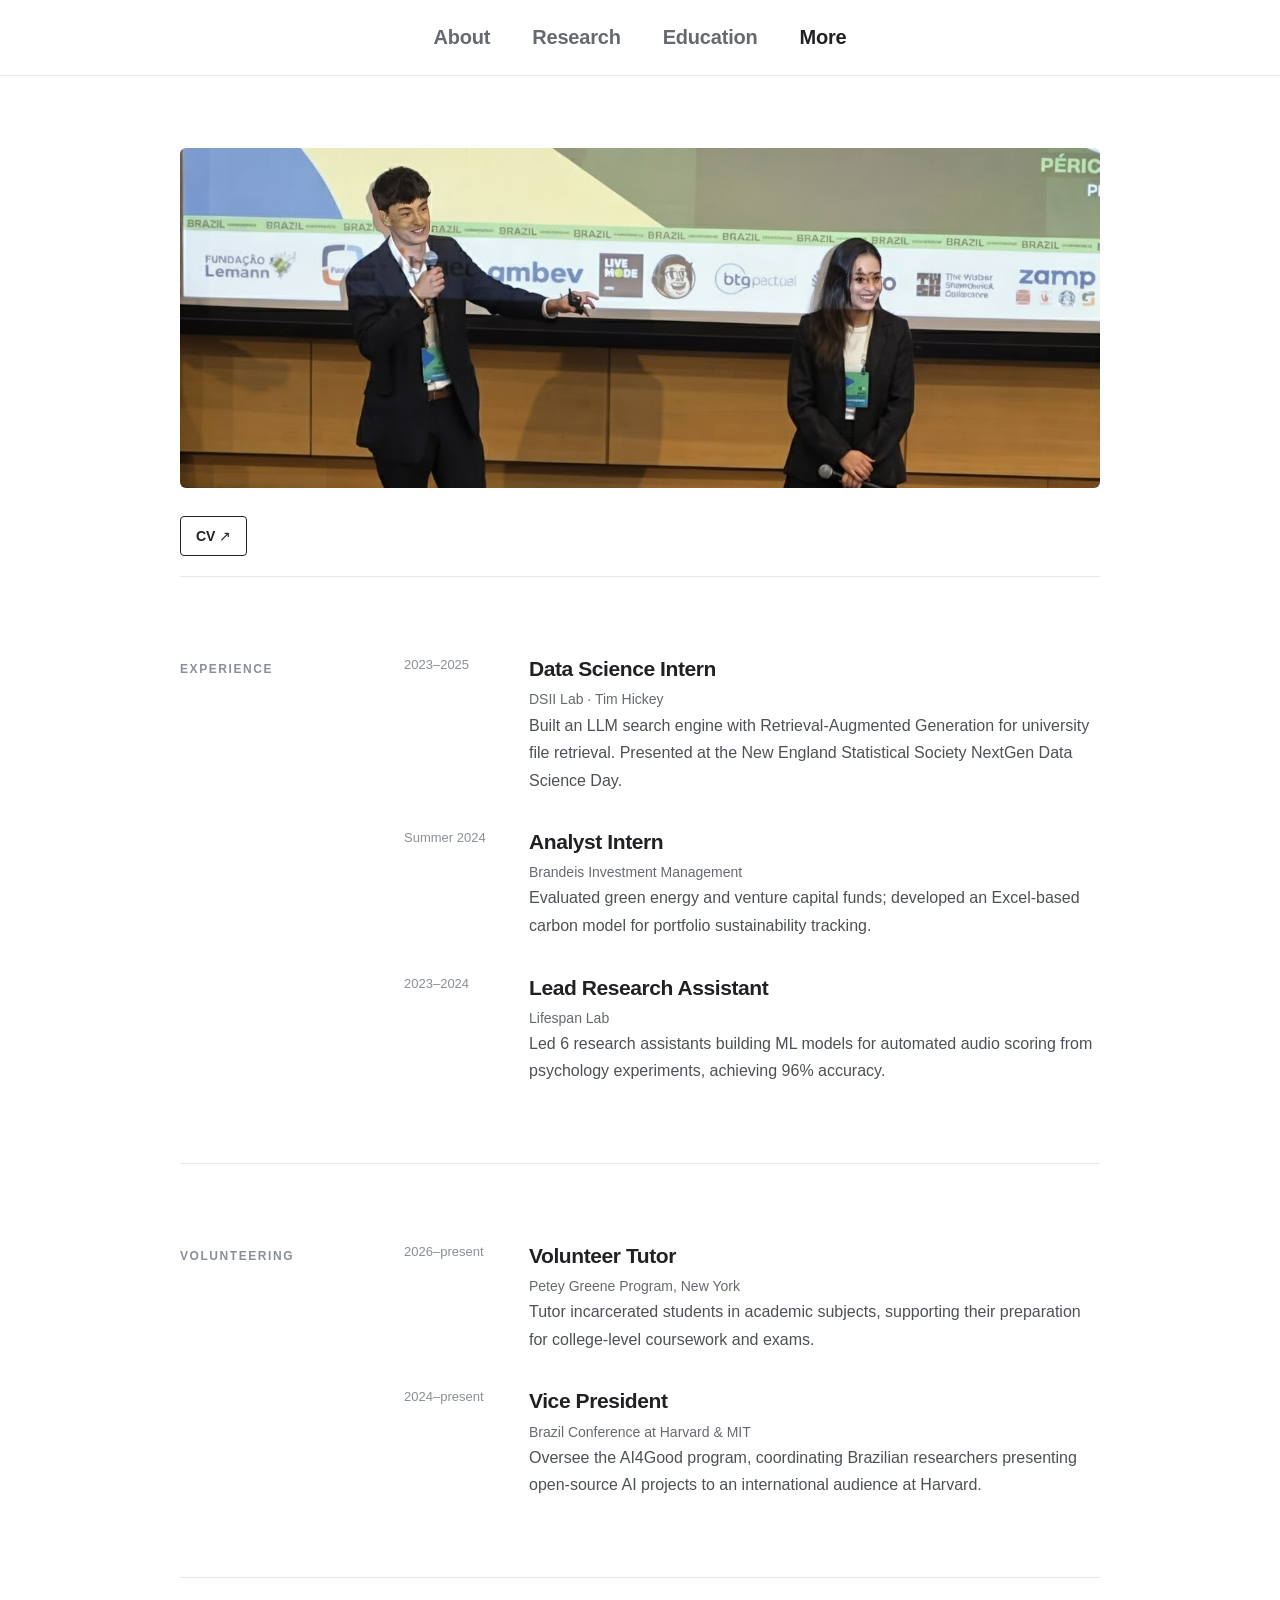
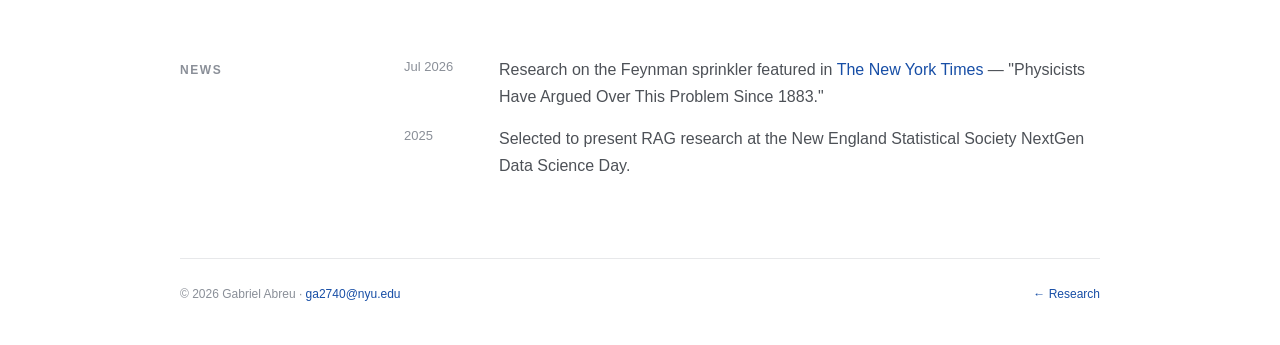
==== more.html @ f54ae06a "Refactor CV link structure in more.html" ====
<!DOCTYPE html>
<html lang="en">
<head>
  <meta charset="UTF-8">
  <meta name="viewport" content="width=device-width, initial-scale=1.0">
  <meta name="description" content="Gabriel Abreu — background, experience, and volunteering.">
  <meta name="author" content="Gabriel Abreu">
  <title>More · Gabriel Abreu</title>
  <link rel="stylesheet" href="style.css">
  <link rel="stylesheet" href="more.css">
</head>

<body>
  <header class="site-header">
    <div class="container nav">
      <nav aria-label="Main navigation">
        <a href="index.html#about">About</a>
        <a href="index.html#research">Research</a>
        <a href="index.html#education">Education</a>
        <a href="more.html" class="nav-active">More</a>
      </nav>
    </div>
  </header>

  <main id="top">

    <!-- HERO — landscape photo -->
    <section class="more-hero container">
      <div class="more-hero-photo">
        <img src="volunteering.jpg" alt="Gabriel Abreu at the Brazil Conference at Harvard & MIT">
      </div>
        <div class="more-hero-caption">
          <a class="button" href="CV.pdf" target="_blank" rel="noopener">CV ↗</a>
        </div>
      </div>
    </section>

    <!-- EXPERIENCE -->
    <section class="section container" id="experience">
      <div class="section-label">Experience</div>
      <div class="section-content timeline">

        <div class="timeline-item">
          <div class="timeline-date">2023–2025</div>
          <div>
            <h2>Data Science Intern</h2>
            <p class="affiliation">DSII Lab · Tim Hickey</p>
            <p>Built an LLM search engine with Retrieval-Augmented Generation for
              university file retrieval. Presented at the New England Statistical Society
              NextGen Data Science Day.</p>
          </div>
        </div>

        <div class="timeline-item">
          <div class="timeline-date">Summer 2024</div>
          <div>
            <h2>Analyst Intern</h2>
            <p class="affiliation">Brandeis Investment Management</p>
            <p>Evaluated green energy and venture capital funds; developed an
              Excel-based carbon model for portfolio sustainability tracking.</p>
          </div>
        </div>

        <div class="timeline-item">
          <div class="timeline-date">2023–2024</div>
          <div>
            <h2>Lead Research Assistant</h2>
            <p class="affiliation">Lifespan Lab</p>
            <p>Led 6 research assistants building ML models for automated audio
              scoring from psychology experiments, achieving 96% accuracy.</p>
          </div>
        </div>

      </div>
    </section>

    <!-- VOLUNTEERING -->
    <section class="section container" id="volunteering">
      <div class="section-label">Volunteering</div>
      <div class="section-content timeline">

        <div class="timeline-item">
          <div class="timeline-date">2026–present</div>
          <div>
            <h2>Volunteer Tutor</h2>
            <p class="affiliation">Petey Greene Program, New York</p>
            <p>Tutor incarcerated students in academic subjects, supporting their
              preparation for college-level coursework and exams.</p>
          </div>
        </div>

        <div class="timeline-item">
          <div class="timeline-date">2024–present</div>
          <div>
            <h2>Vice President</h2>
            <p class="affiliation">Brazil Conference at Harvard &amp; MIT</p>
            <p>Oversee the AI4Good program, coordinating Brazilian researchers
              presenting open-source AI projects to an international audience at Harvard.
            </p>
          </div>
        </div>

      </div>
    </section>

    <!-- NEWS -->
    <section class="section container" id="news">
      <div class="section-label">News</div>
      <div class="section-content news">
        <div class="news-item">
          <span>Jul 2026</span>
          <p>
            Research on the Feynman sprinkler featured in
            <a href="https://www.nytimes.com/2026/07/14/science/reverse-sprinkler-physics-problem.html" target="_blank" rel="noopener">The New York Times</a>
            — "Physicists Have Argued Over This Problem Since 1883."
          </p>
        </div>
        <div class="news-item">
          <span>2025</span>
          <p>
            Selected to present RAG research at the
            New England Statistical Society NextGen Data Science Day.
          </p>
        </div>
      </div>
    </section>

  </main>

  <footer class="footer container">
    <p>© 2026 Gabriel Abreu · <a href="mailto:ga2740@nyu.edu">ga2740@nyu.edu</a></p>
    <p><a href="index.html">← Research</a></p>
  </footer>
</body>
</html>
---- style.css ----
/* Gabriel Abreu — academic personal site */

:root {
  --bg: #ffffff;
  --text: #202124;
  --muted: #666a70;
  --light: #8a8f98;
  --line: #e7e8ea;
  --accent: #174ea6;
  --accent-hover: #0b3d91;
  --tag-bg: #f4f5f6;
  --max-width: 920px;
}

* {
  box-sizing: border-box;
}

html {
  scroll-behavior: smooth;
}

body {
  margin: 0;
  background: var(--bg);
  color: var(--text);
  font-family:
    -apple-system, BlinkMacSystemFont, "Segoe UI", Roboto, Helvetica, Arial,
    sans-serif;
  font-size: 16px;
  line-height: 1.72;
  -webkit-font-smoothing: antialiased;
}

a {
  color: var(--accent);
  text-decoration: none;
  transition: color 0.15s ease;
}

a:hover {
  color: var(--accent-hover);
  text-decoration: underline;
}

.container {
  width: min(calc(100% - 48px), var(--max-width));
  margin: 0 auto;
}

/* NAVIGATION */

.site-header {
  position: sticky;
  top: 0;
  z-index: 10;
  background: rgba(255, 255, 255, 0.94);
  border-bottom: 1px solid var(--line);
  backdrop-filter: blur(10px);
}

.nav {
  min-height: 75px;
  display: flex;
  align-items: center;
  justify-content: center;
}

.nav nav {
  display: flex;
  align-items: center;
  justify-content: center;
  gap: 42px;
  width: 100%;
}

.nav nav a {
  color: var(--muted);
  font-size: 20px;
  font-weight: 650;
  letter-spacing: -0.01em;
}

.nav nav a:hover {
  color: var(--text);
  text-decoration: none;
}
/* HERO */

.hero {
  padding-top: 50px;
  padding-bottom: 50px;
}

#about {
  scroll-margin-top: 400px;
}

.hero-photo {
    margin-bottom: 40px;
}
.hero-photo img {
  width: 90%;
  height: 300px;
  object-fit: cover;
  object-position: center 80%;
  border-radius: 6px;
  display: block;
}

.eyebrow {
  margin: 0 0 18px;
  color: var(--accent);
  font-size: 13px;
  font-weight: 650;
  letter-spacing: 0.11em;
  text-transform: uppercase;
}

h1,
h2,
p {
  margin-top: 0;
}

h1 {
  margin-bottom: 8px;
  font-size: clamp(44px, 7vw, 70px);
  line-height: 1.02;
  letter-spacing: -0.055em;
  font-weight: 700;
}

.subtitle {
  margin-bottom: 27px;
  color: var(--muted);
  font-size: 20px;
  line-height: 1.5;
}

.intro {
  max-width: 720px;
  margin-bottom: 30px;
  font-size: 19px;
  line-height: 1.65;
  color: #3f4247;
}

.links {
  display: flex;
  align-items: center;
  flex-wrap: wrap;
  gap: 20px;
}

.links a {
  font-size: 14px;
  font-weight: 550;
}

.links .button {
  padding: 7px 15px;
  border: 1px solid var(--text);
  border-radius: 4px;
  color: var(--text);
}

.links .button:hover {
  background: var(--text);
  color: white;
  text-decoration: none;
}

/* SECTIONS */

.section {
  display: grid;
  grid-template-columns: 180px minmax(0, 1fr);
  gap: 44px;
  padding-top: 78px;
  padding-bottom: 78px;
  border-top: 1px solid var(--line);
}

.section-label {
  padding-top: 4px;
  color: var(--light);
  font-size: 12px;
  font-weight: 700;
  letter-spacing: 0.13em;
  text-transform: uppercase;
}

.section-content {
  min-width: 0;
}

.section-content > p {
  max-width: 720px;
}

.section-content p {
  color: #4d5157;
}

.section-content p:last-child {
  margin-bottom: 0;
}

/* HEADINGS */

h2 {
  margin-bottom: 7px;
  font-size: 21px;
  line-height: 1.35;
  letter-spacing: -0.02em;
  font-weight: 650;
}

.affiliation {
  margin-bottom: 12px;
  color: var(--muted) !important;
  font-size: 14px;
}

.degree {
  margin-bottom: 8px;
  color: var(--text) !important;
  font-weight: 500;
}

/* RESEARCH */

.research-item {
  display: grid;
  grid-template-columns: 100px minmax(0, 1fr);
  gap: 25px;
  padding-bottom: 42px;
}

.research-item:last-child {
  padding-bottom: 0;
}

.research-meta,
.timeline-date,
.education-date {
  color: var(--light);
  font-size: 13px;
  line-height: 1.5;
  font-variant-numeric: tabular-nums;
}

.project-links {
  display: flex;
  gap: 18px;
  margin-top: 8px;
}

.project-links a {
  font-size: 14px;
  font-weight: 600;
}

/* EXPERIENCE / EDUCATION */

.timeline,
.education {
  display: grid;
  gap: 34px;
}

.timeline-item,
.education-item {
  display: grid;
  grid-template-columns: 100px minmax(0, 1fr);
  gap: 25px;
}

.timeline-item p,
.education-item p {
  margin-bottom: 0;
}

.timeline-item h2,
.education-item h2 {
  margin-bottom: 4px;
}


/* NEWS */

.news {
  display: grid;
  gap: 14px;
}

.news-item {
  display: grid;
  grid-template-columns: 70px minmax(0, 1fr);
  gap: 25px;
}

.news-item > span {
  color: var(--light);
  font-size: 13px;
}

.news-item p {
  margin-bottom: 0;
}

/* FOOTER */

.footer {
  display: flex;
  justify-content: space-between;
  gap: 20px;
  padding-top: 25px;
  padding-bottom: 40px;
  border-top: 1px solid var(--line);
  color: var(--light);
  font-size: 12px;
}

.footer p {
  margin: 0;
}

/* RESPONSIVE */

@media (max-width: 720px) {
  .container {
    width: min(calc(100% - 34px), var(--max-width));
  }

  .site-header {
    position: static;
  }

  .nav {
    min-height: auto;
    padding-top: 17px;
    padding-bottom: 17px;
    align-items: center;
    gap: 15px;
    flex-wrap: wrap;
  }

  .nav nav {
    display: flex;
    gap: 14px;
  }

  .nav nav a {
    font-size: 13px;
  }

  .hero {
    padding-top: 52px;
    padding-bottom: 60px;
  }

  h1 {
    font-size: 48px;
  }

  .subtitle {
    font-size: 18px;
  }

  .intro {
    font-size: 17px;
  }

  .section {
    display: block;
    padding-top: 58px;
    padding-bottom: 58px;
  }

  .section-label {
    margin-bottom: 27px;
  }

  .research-item,
  .timeline-item,
  .education-item {
    grid-template-columns: 1fr;
    gap: 5px;
  }

  .research-meta,
  .timeline-date,
  .education-date {
    margin-bottom: 2px;
  }

  .research-item {
    padding-bottom: 35px;
  }

  .footer {
    padding-bottom: 30px;
  }
}

@media (prefers-reduced-motion: reduce) {
  html {
    scroll-behavior: auto;
  }

  * {
    transition: none !important;
  }
}
/* More about me */

/* MORE ABOUT ME */

.more-link {
  padding-top: 35px;
  padding-bottom: 75px;
  text-align: center;
  border-top: 1px solid var(--line);
}

.more-link a {
  color: var(--text);
  font-size: 15px;
  font-weight: 700;
  letter-spacing: 0.08em;
  text-transform: uppercase;
}

.more-link a:hover {
  color: var(--accent);
  text-decoration: none;
}
---- more.css ----
/* More page — Gabriel Abreu */

/* Active nav */
.nav-active {
  color: var(--text) !important;
  font-weight: 650;
}

/* HERO */
.more-hero {
  padding-top: 72px;
  padding-bottom: 20px;
}

.more-hero-photo {
  width: 100%;
  margin-bottom: 10px;
}

.more-hero-photo img {
  width: 100%;
  height: 340px;
  object-fit: cover;
  object-position: center 25%;
  border-radius: 6px;
  display: block;
}

.more-hero-caption {
  padding-top: 18px;
}

.more-hero-caption .button {
  display: inline-block;
  padding: 7px 15px;
  border: 1px solid var(--text);
  border-radius: 4px;
  color: var(--text);
  font-size: 14px;
  font-weight: 550;
}

.more-hero-caption .button:hover {
  background: var(--text);
  color: white;
  text-decoration: none;
}

/* RESPONSIVE */
@media (max-width: 720px) {
  .more-hero {
    padding-top: 48px;
  }

  .more-hero-photo img {
    height: 220px;
  }
}
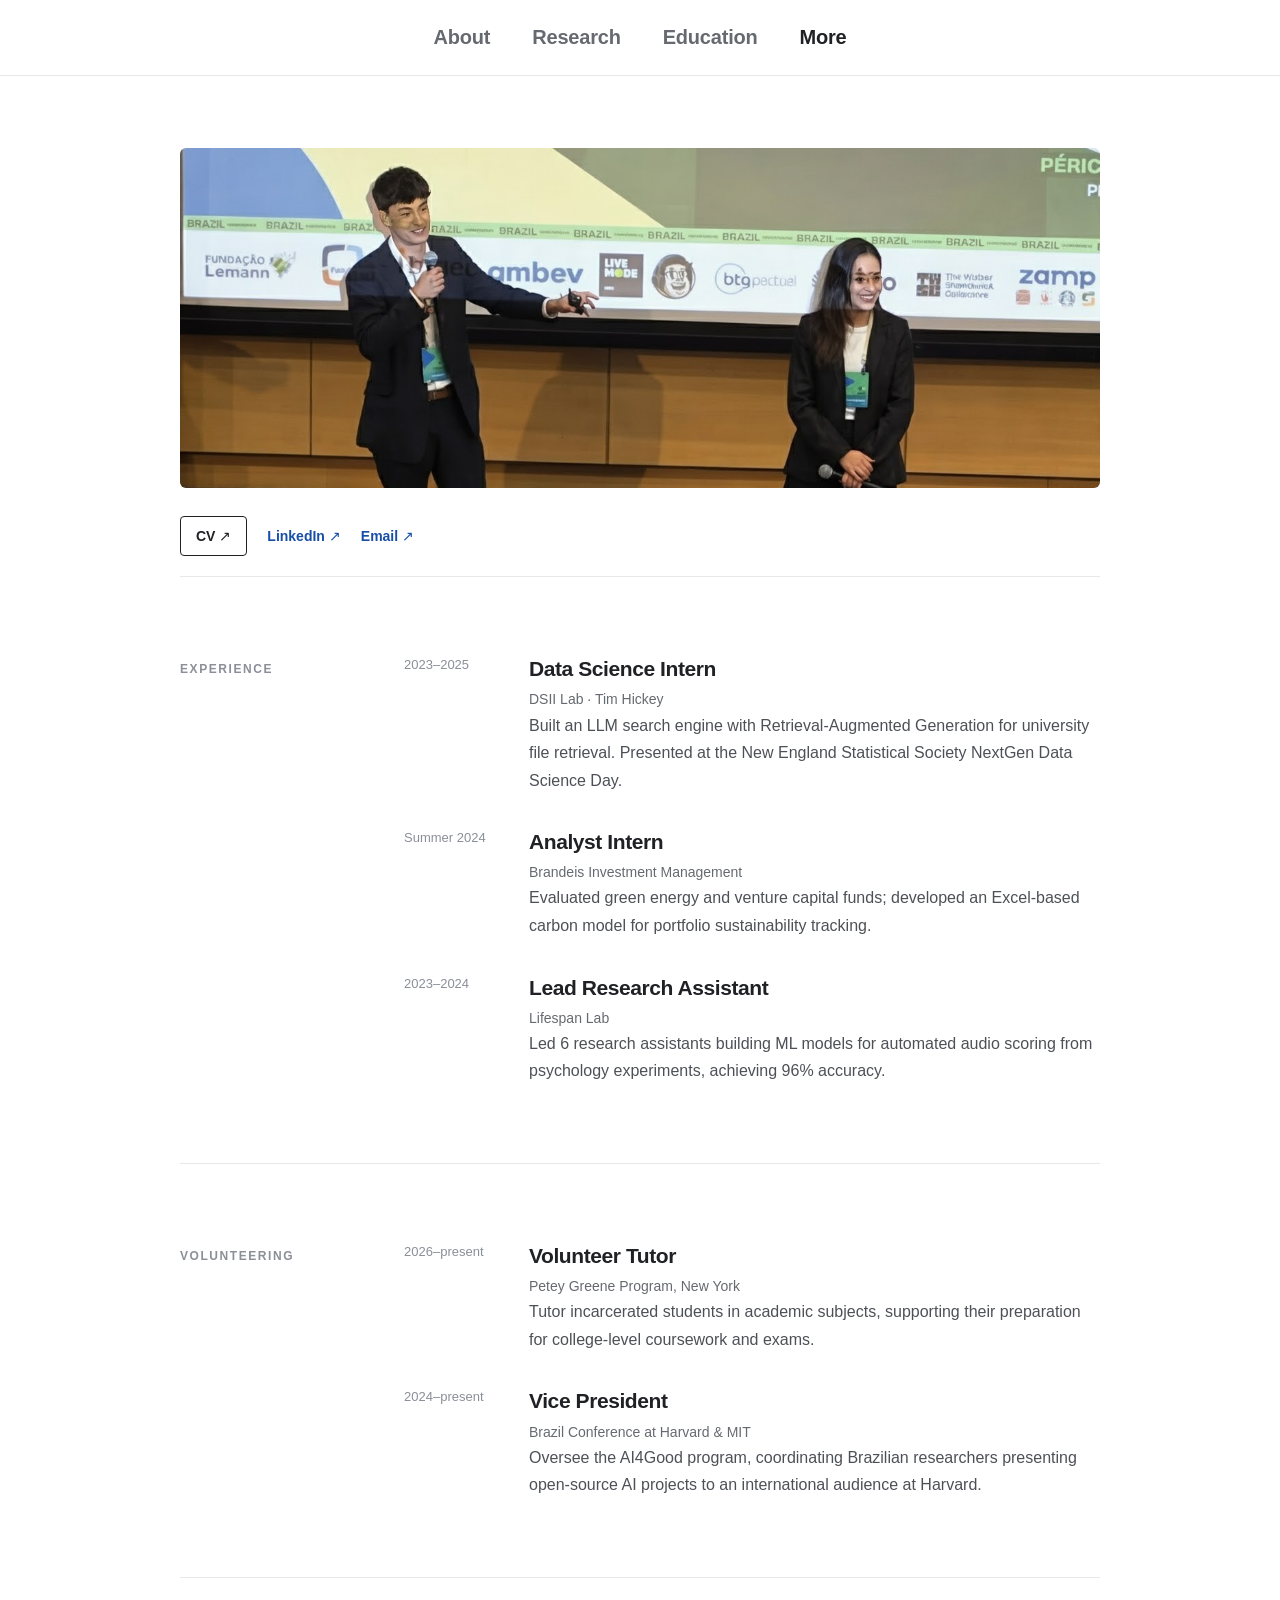
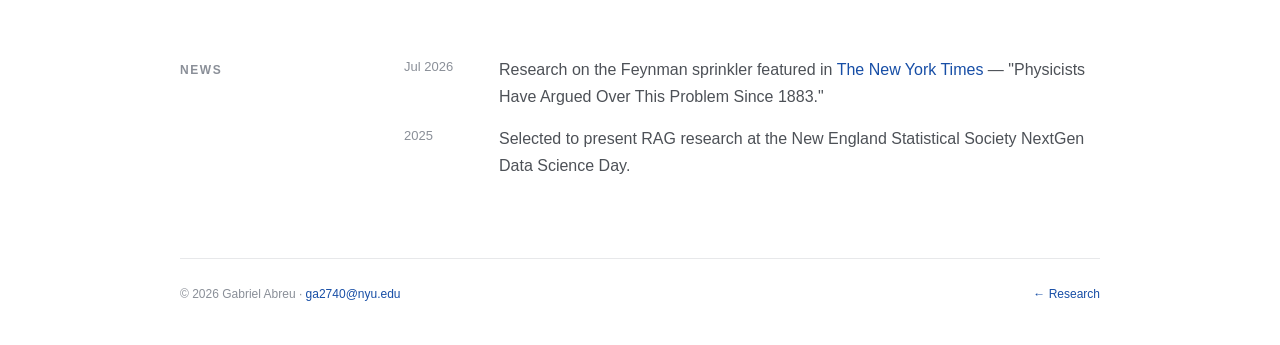
==== commit 15251351: "Modify title and enhance hero section links Updated the title and added additional links in the hero" ====
--- a/more.html
+++ b/more.html
@@ -5,7 +5,7 @@
   <meta name="viewport" content="width=device-width, initial-scale=1.0">
   <meta name="description" content="Gabriel Abreu — background, experience, and volunteering.">
   <meta name="author" content="Gabriel Abreu">
-  <title>More · Gabriel Abreu</title>
+  <title>Gabriel Abreu</title>
   <link rel="stylesheet" href="style.css">
   <link rel="stylesheet" href="more.css">
 </head>
@@ -29,8 +29,11 @@
       <div class="more-hero-photo">
         <img src="volunteering.jpg" alt="Gabriel Abreu at the Brazil Conference at Harvard & MIT">
       </div>
-        <div class="more-hero-caption">
+      <div class="more-hero-caption">
+        <div class="links">
           <a class="button" href="CV.pdf" target="_blank" rel="noopener">CV ↗</a>
+          <a href="https://www.linkedin.com/in/gmbabreu/" target="_blank" rel="noopener">LinkedIn ↗</a>
+          <a href="mailto:ga2740@nyu.edu">Email ↗</a>
         </div>
       </div>
     </section>
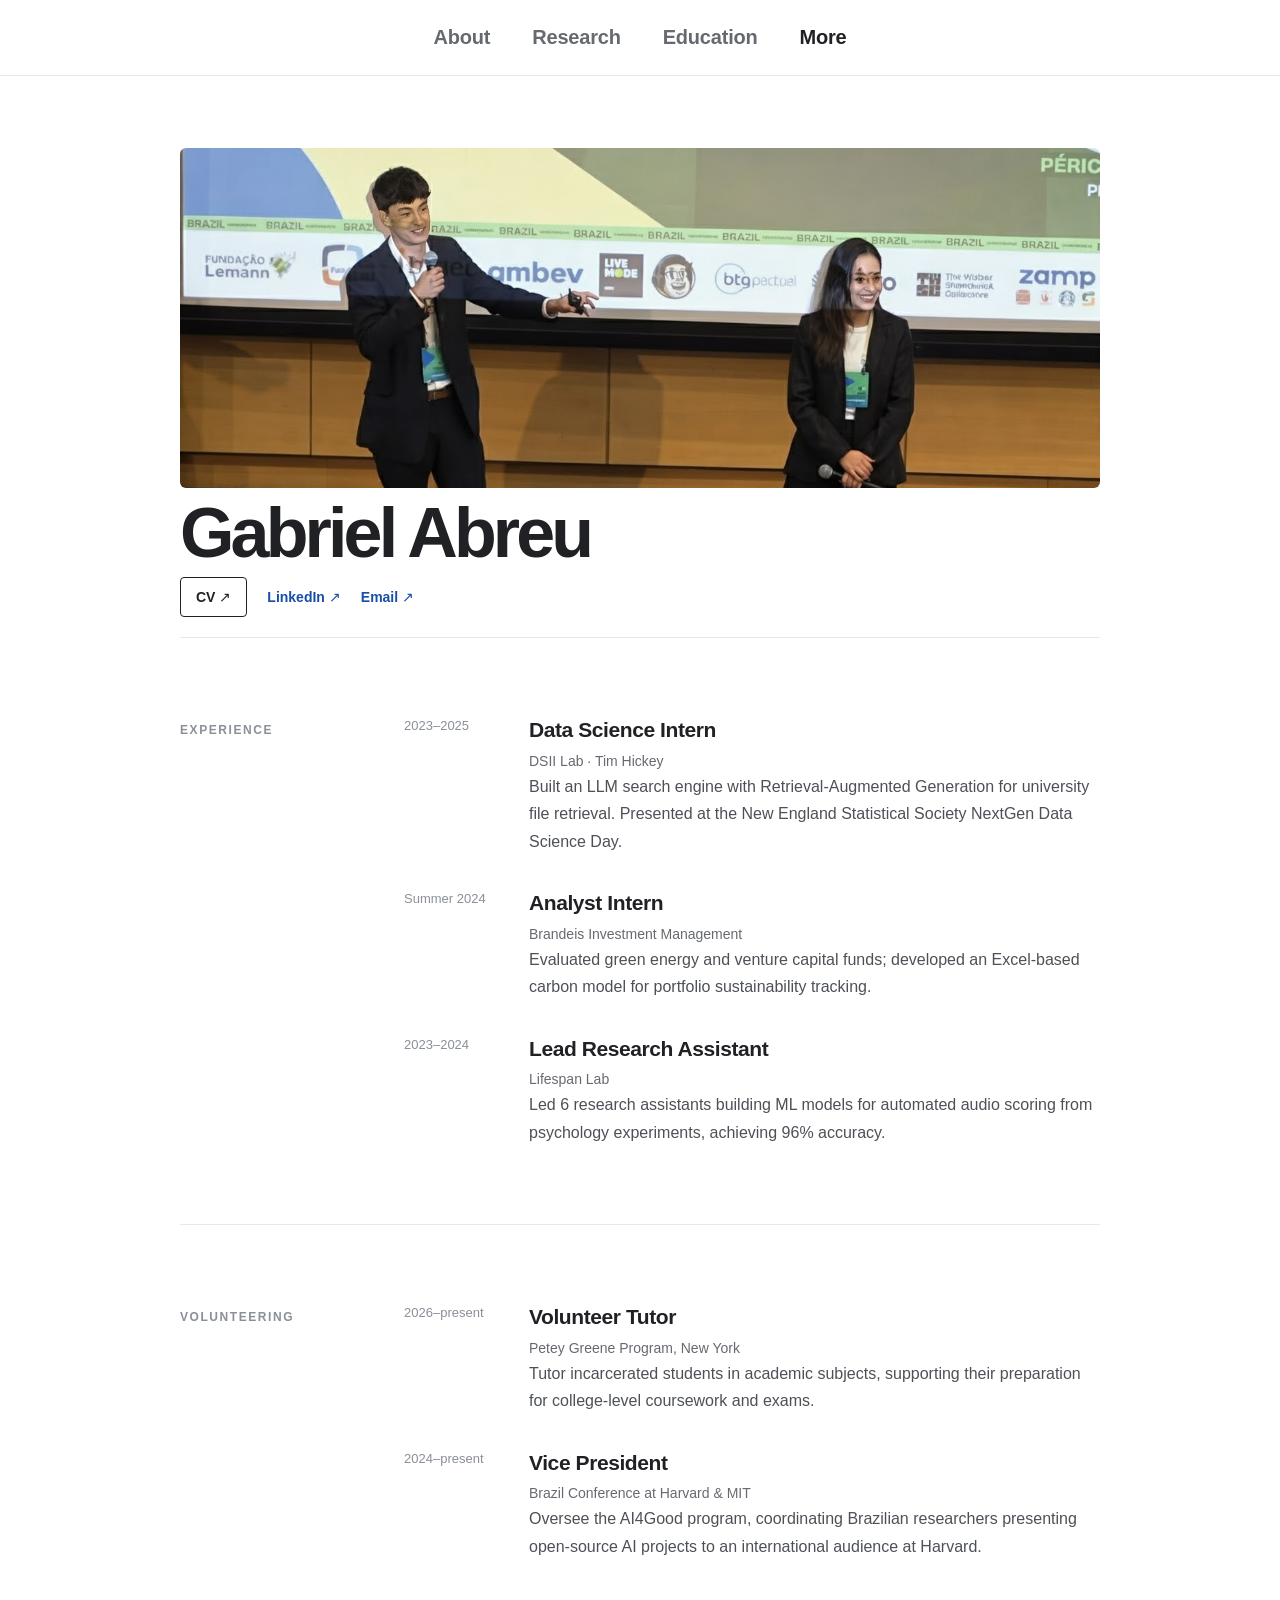
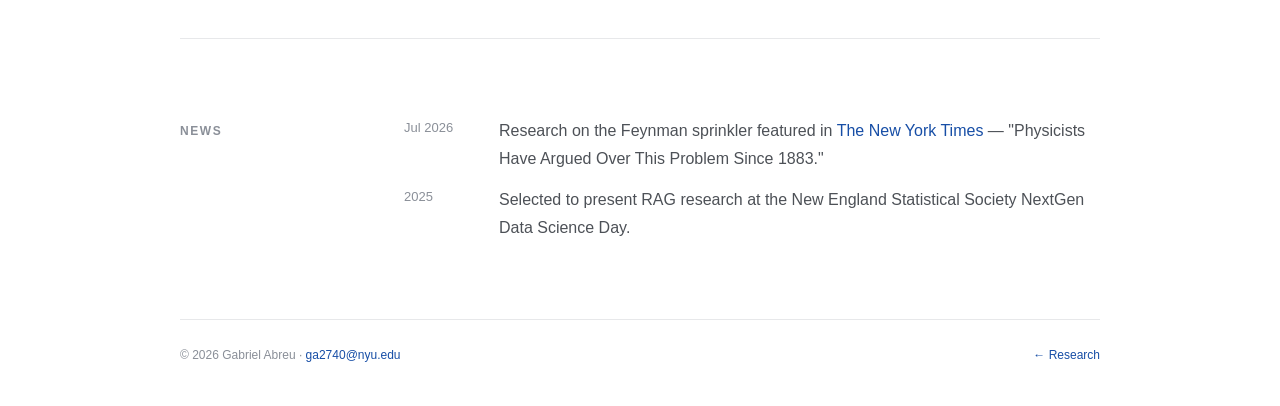
==== commit d3a754d4: "Add name header for Gabriel Abreu" ====
--- a/more.html
+++ b/more.html
@@ -30,6 +30,7 @@
         <img src="volunteering.jpg" alt="Gabriel Abreu at the Brazil Conference at Harvard & MIT">
       </div>
       <div class="more-hero-caption">
+        <h1>Gabriel Abreu</h1>
         <div class="links">
           <a class="button" href="CV.pdf" target="_blank" rel="noopener">CV ↗</a>
           <a href="https://www.linkedin.com/in/gmbabreu/" target="_blank" rel="noopener">LinkedIn ↗</a>
--- a/more.css
+++ b/more.css
@@ -26,18 +26,22 @@
   display: block;
 }
 
-.more-hero-caption {
-  padding-top: 18px;
+/* Align CV button inline with links */
+.more-hero-caption .links {
+  display: flex;
+  align-items: center;
+  flex-wrap: wrap;
+  gap: 20px;
 }
 
 .more-hero-caption .button {
-  display: inline-block;
   padding: 7px 15px;
   border: 1px solid var(--text);
   border-radius: 4px;
   color: var(--text);
   font-size: 14px;
   font-weight: 550;
+  text-decoration: none;
 }
 
 .more-hero-caption .button:hover {
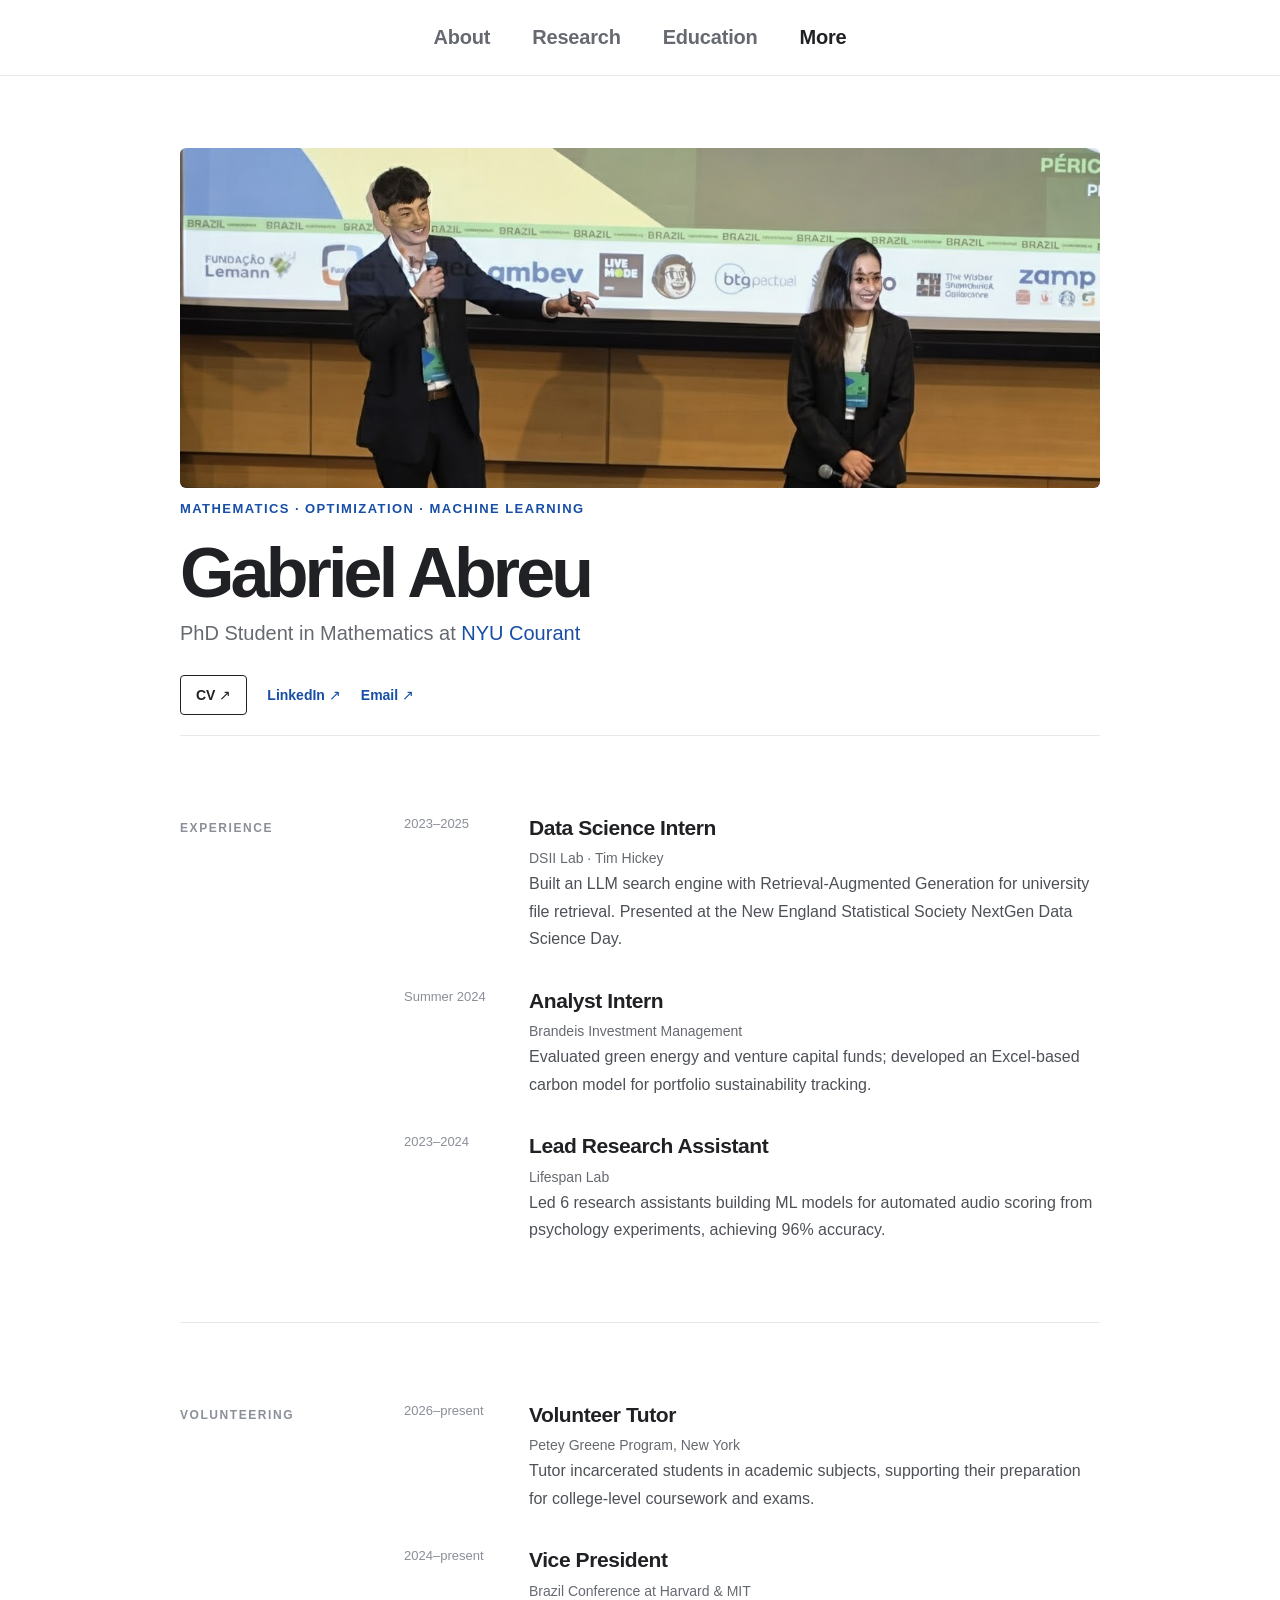
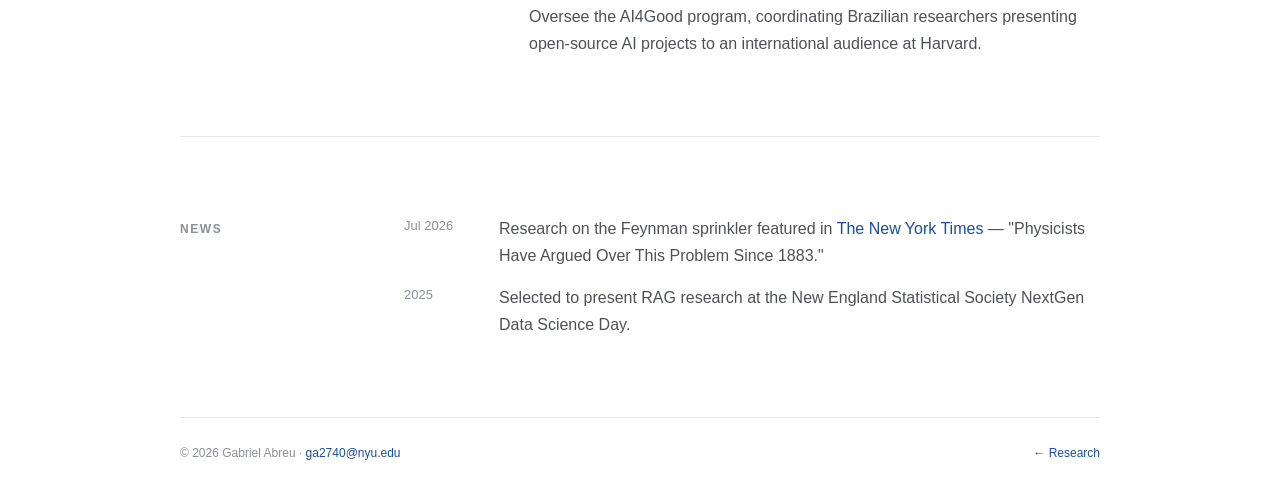
==== commit e73bd690: "Add subtitle and eyebrow text to more.html" ====
--- a/more.html
+++ b/more.html
@@ -30,12 +30,18 @@
         <img src="volunteering.jpg" alt="Gabriel Abreu at the Brazil Conference at Harvard & MIT">
       </div>
       <div class="more-hero-caption">
+        <p class="eyebrow">Mathematics · Optimization · Machine Learning</p>
         <h1>Gabriel Abreu</h1>
+        <p class="subtitle">
+          PhD Student in Mathematics at
+          <a href="https://cims.nyu.edu/" target="_blank" rel="noopener">NYU Courant</a>
+        </p>
         <div class="links">
           <a class="button" href="CV.pdf" target="_blank" rel="noopener">CV ↗</a>
           <a href="https://www.linkedin.com/in/gmbabreu/" target="_blank" rel="noopener">LinkedIn ↗</a>
           <a href="mailto:ga2740@nyu.edu">Email ↗</a>
         </div>
+      </div>
       </div>
     </section>
 
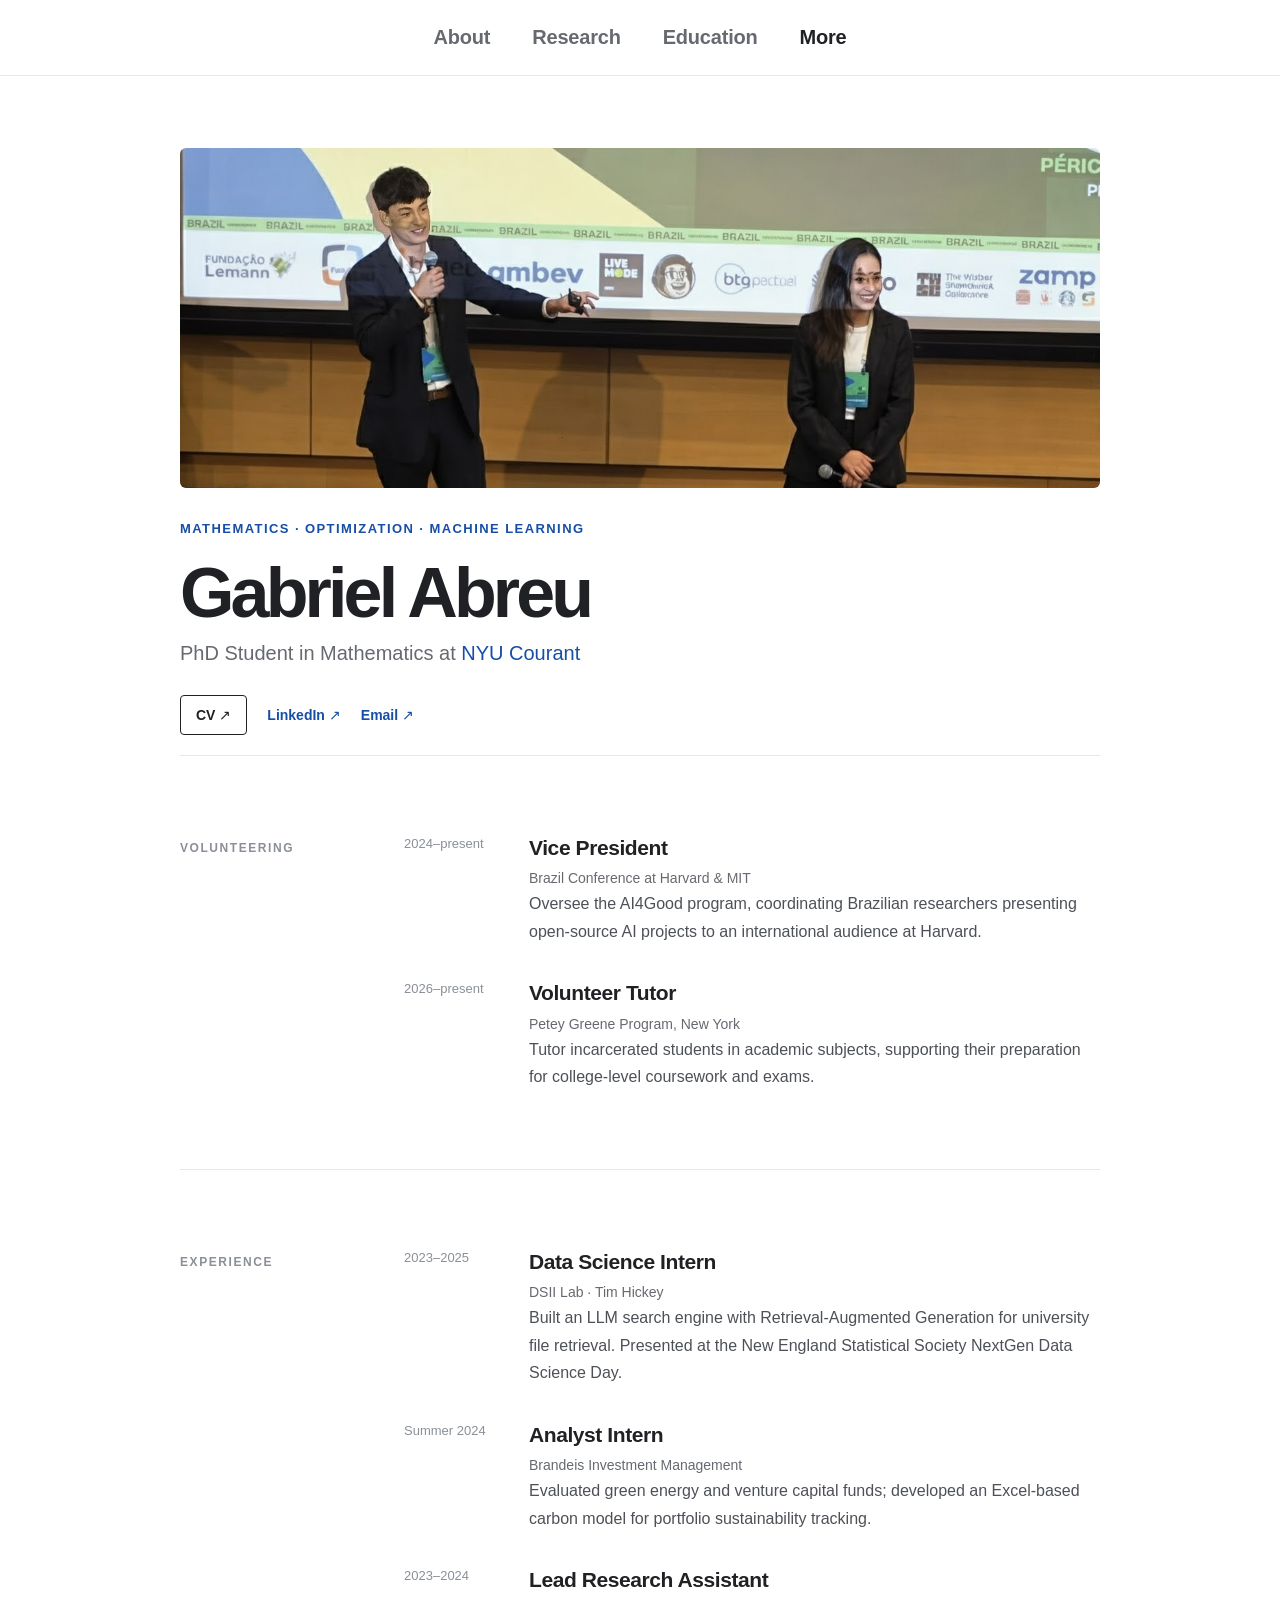
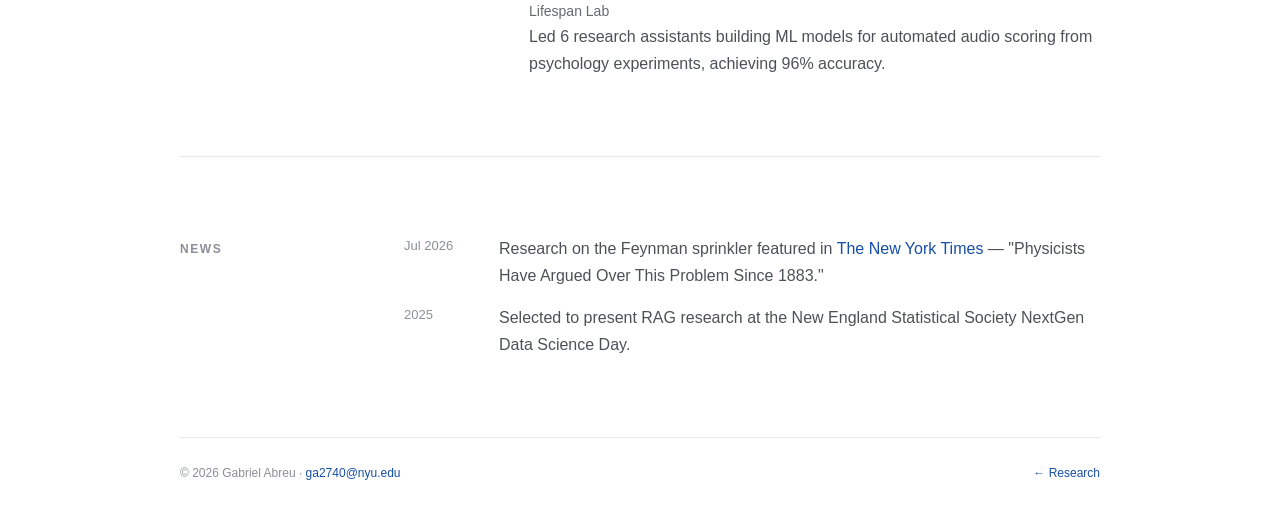
==== commit 12da7b5b: "Add volunteering section with timeline items" ====
--- a/more.html
+++ b/more.html
@@ -45,6 +45,36 @@
       </div>
     </section>
 
+        <!-- VOLUNTEERING -->
+    <section class="section container" id="volunteering">
+      <div class="section-label">Volunteering</div>
+      <div class="section-content timeline">
+
+        <div class="timeline-item">
+          <div class="timeline-date">2024–present</div>
+          <div>
+            <h2>Vice President</h2>
+            <p class="affiliation">Brazil Conference at Harvard &amp; MIT</p>
+            <p>Oversee the AI4Good program, coordinating Brazilian researchers
+              presenting open-source AI projects to an international audience at Harvard.
+            </p>
+          </div>
+        </div>
+        
+        <div class="timeline-item">
+          <div class="timeline-date">2026–present</div>
+          <div>
+            <h2>Volunteer Tutor</h2>
+            <p class="affiliation">Petey Greene Program, New York</p>
+            <p>Tutor incarcerated students in academic subjects, supporting their
+              preparation for college-level coursework and exams.</p>
+          </div>
+        </div>
+
+
+
+      </div>
+    </section>
     <!-- EXPERIENCE -->
     <section class="section container" id="experience">
       <div class="section-label">Experience</div>
@@ -84,34 +114,7 @@
       </div>
     </section>
 
-    <!-- VOLUNTEERING -->
-    <section class="section container" id="volunteering">
-      <div class="section-label">Volunteering</div>
-      <div class="section-content timeline">
 
-        <div class="timeline-item">
-          <div class="timeline-date">2026–present</div>
-          <div>
-            <h2>Volunteer Tutor</h2>
-            <p class="affiliation">Petey Greene Program, New York</p>
-            <p>Tutor incarcerated students in academic subjects, supporting their
-              preparation for college-level coursework and exams.</p>
-          </div>
-        </div>
-
-        <div class="timeline-item">
-          <div class="timeline-date">2024–present</div>
-          <div>
-            <h2>Vice President</h2>
-            <p class="affiliation">Brazil Conference at Harvard &amp; MIT</p>
-            <p>Oversee the AI4Good program, coordinating Brazilian researchers
-              presenting open-source AI projects to an international audience at Harvard.
-            </p>
-          </div>
-        </div>
-
-      </div>
-    </section>
 
     <!-- NEWS -->
     <section class="section container" id="news">
--- a/style.css
+++ b/style.css
@@ -138,8 +138,9 @@
   line-height: 1.5;
 }
 
+
 .intro {
-  max-width: 720px;
+  max-width: none; /* Changed from 720px */
   margin-bottom: 30px;
   font-size: 19px;
   line-height: 1.65;
--- a/more.css
+++ b/more.css
@@ -26,7 +26,10 @@
   display: block;
 }
 
-/* Align CV button inline with links */
+.more-hero-caption {
+  margin-top: 30px;
+}
+
 .more-hero-caption .links {
   display: flex;
   align-items: center;
@@ -34,13 +37,16 @@
   gap: 20px;
 }
 
+.more-hero-caption .links a {
+  font-size: 14px;
+  font-weight: 550;
+}
+
 .more-hero-caption .button {
   padding: 7px 15px;
   border: 1px solid var(--text);
   border-radius: 4px;
   color: var(--text);
-  font-size: 14px;
-  font-weight: 550;
   text-decoration: none;
 }
 
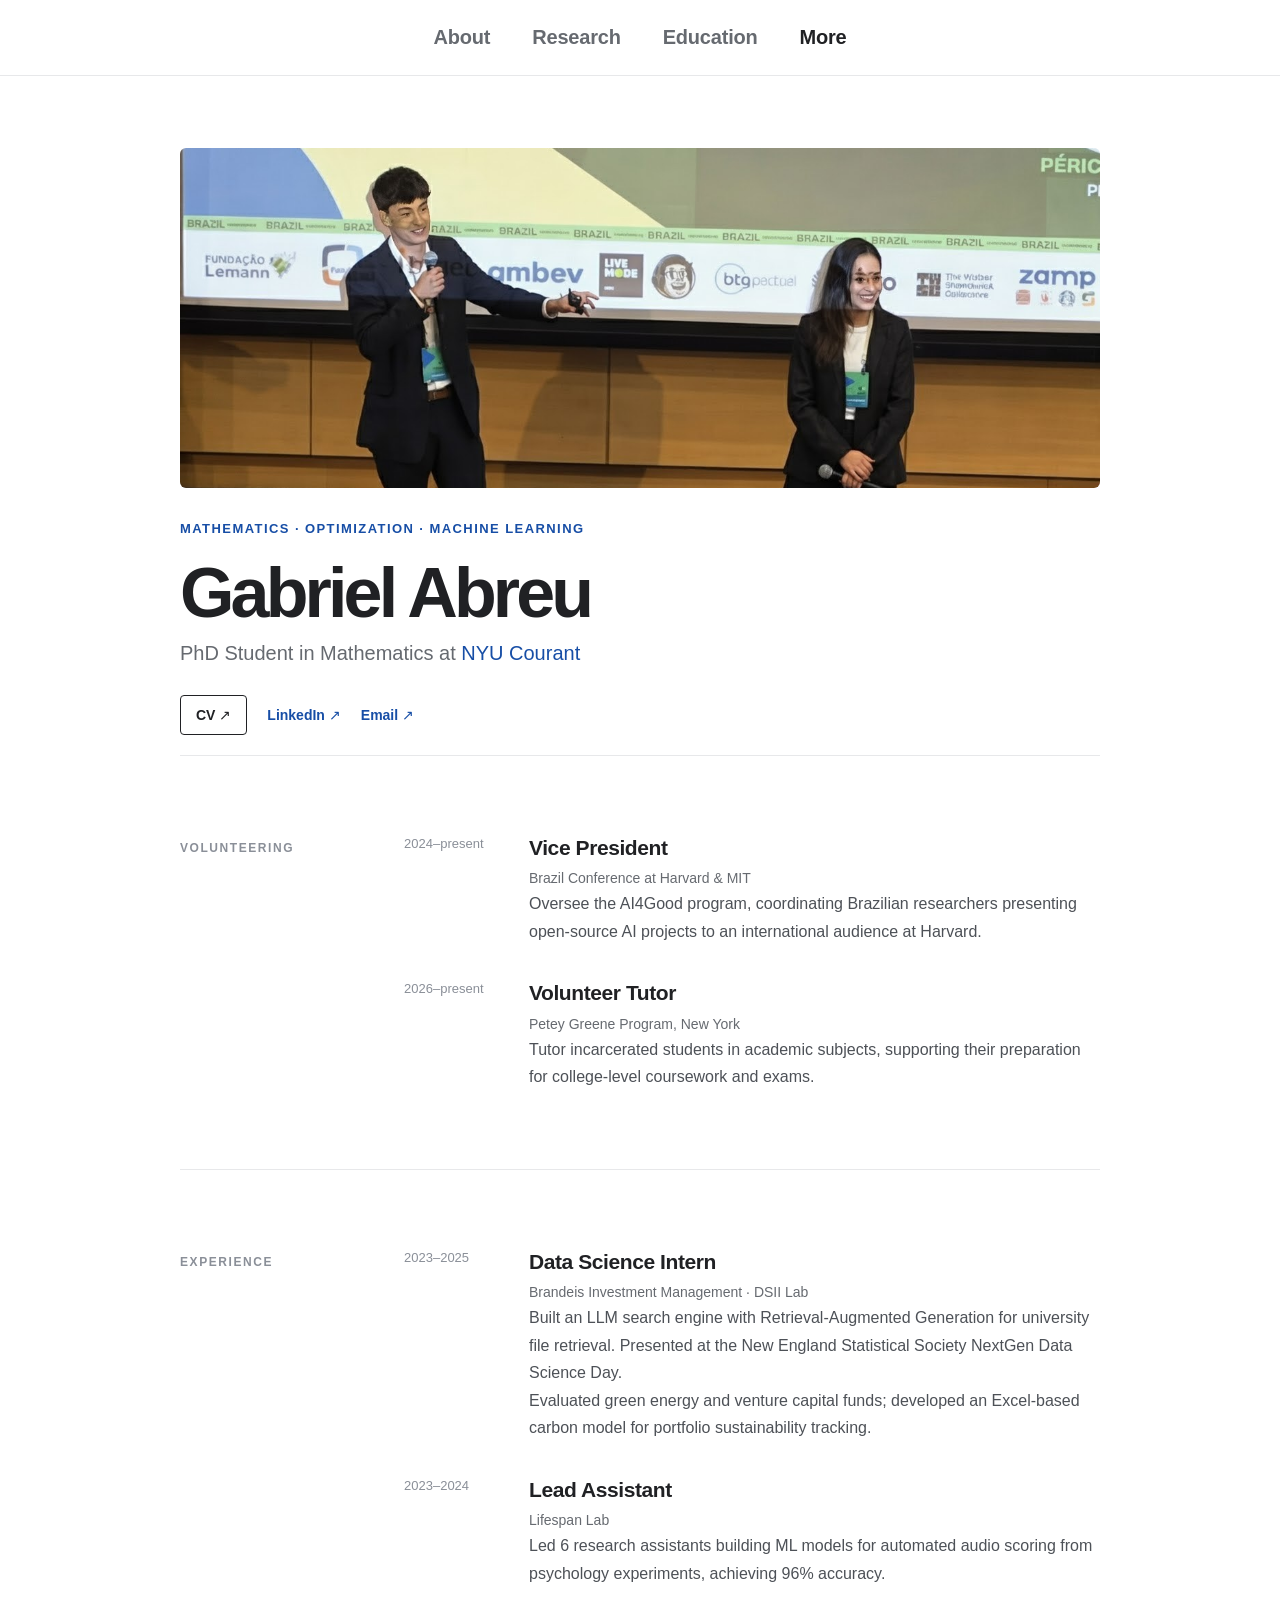
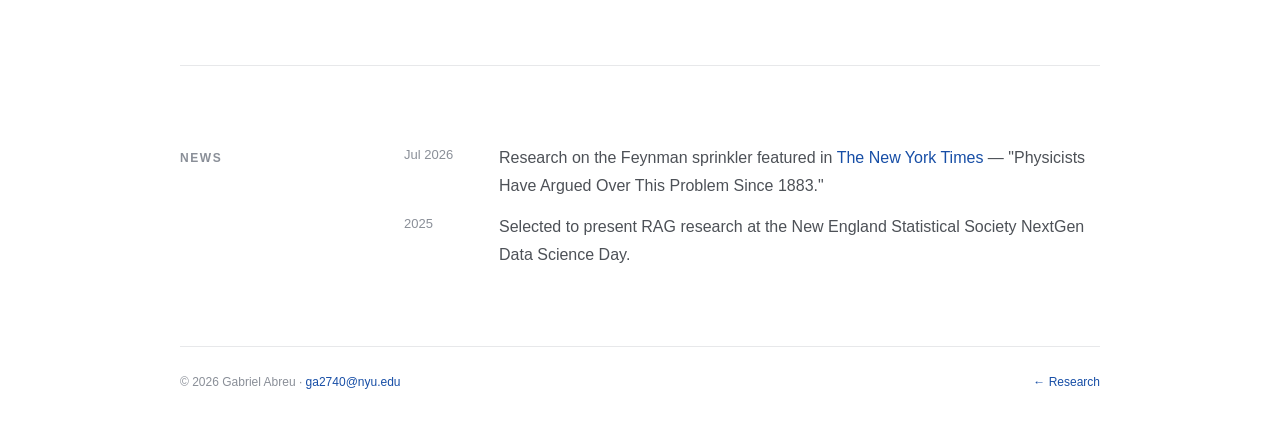
==== commit 61e56851: "Update job titles and affiliations in more.html" ====
--- a/more.html
+++ b/more.html
@@ -84,18 +84,10 @@
           <div class="timeline-date">2023–2025</div>
           <div>
             <h2>Data Science Intern</h2>
-            <p class="affiliation">DSII Lab · Tim Hickey</p>
+            <p class="affiliation">Brandeis Investment Management · DSII Lab</p>
             <p>Built an LLM search engine with Retrieval-Augmented Generation for
               university file retrieval. Presented at the New England Statistical Society
               NextGen Data Science Day.</p>
-          </div>
-        </div>
-
-        <div class="timeline-item">
-          <div class="timeline-date">Summer 2024</div>
-          <div>
-            <h2>Analyst Intern</h2>
-            <p class="affiliation">Brandeis Investment Management</p>
             <p>Evaluated green energy and venture capital funds; developed an
               Excel-based carbon model for portfolio sustainability tracking.</p>
           </div>
@@ -104,7 +96,7 @@
         <div class="timeline-item">
           <div class="timeline-date">2023–2024</div>
           <div>
-            <h2>Lead Research Assistant</h2>
+            <h2>Lead Assistant</h2>
             <p class="affiliation">Lifespan Lab</p>
             <p>Led 6 research assistants building ML models for automated audio
               scoring from psychology experiments, achieving 96% accuracy.</p>
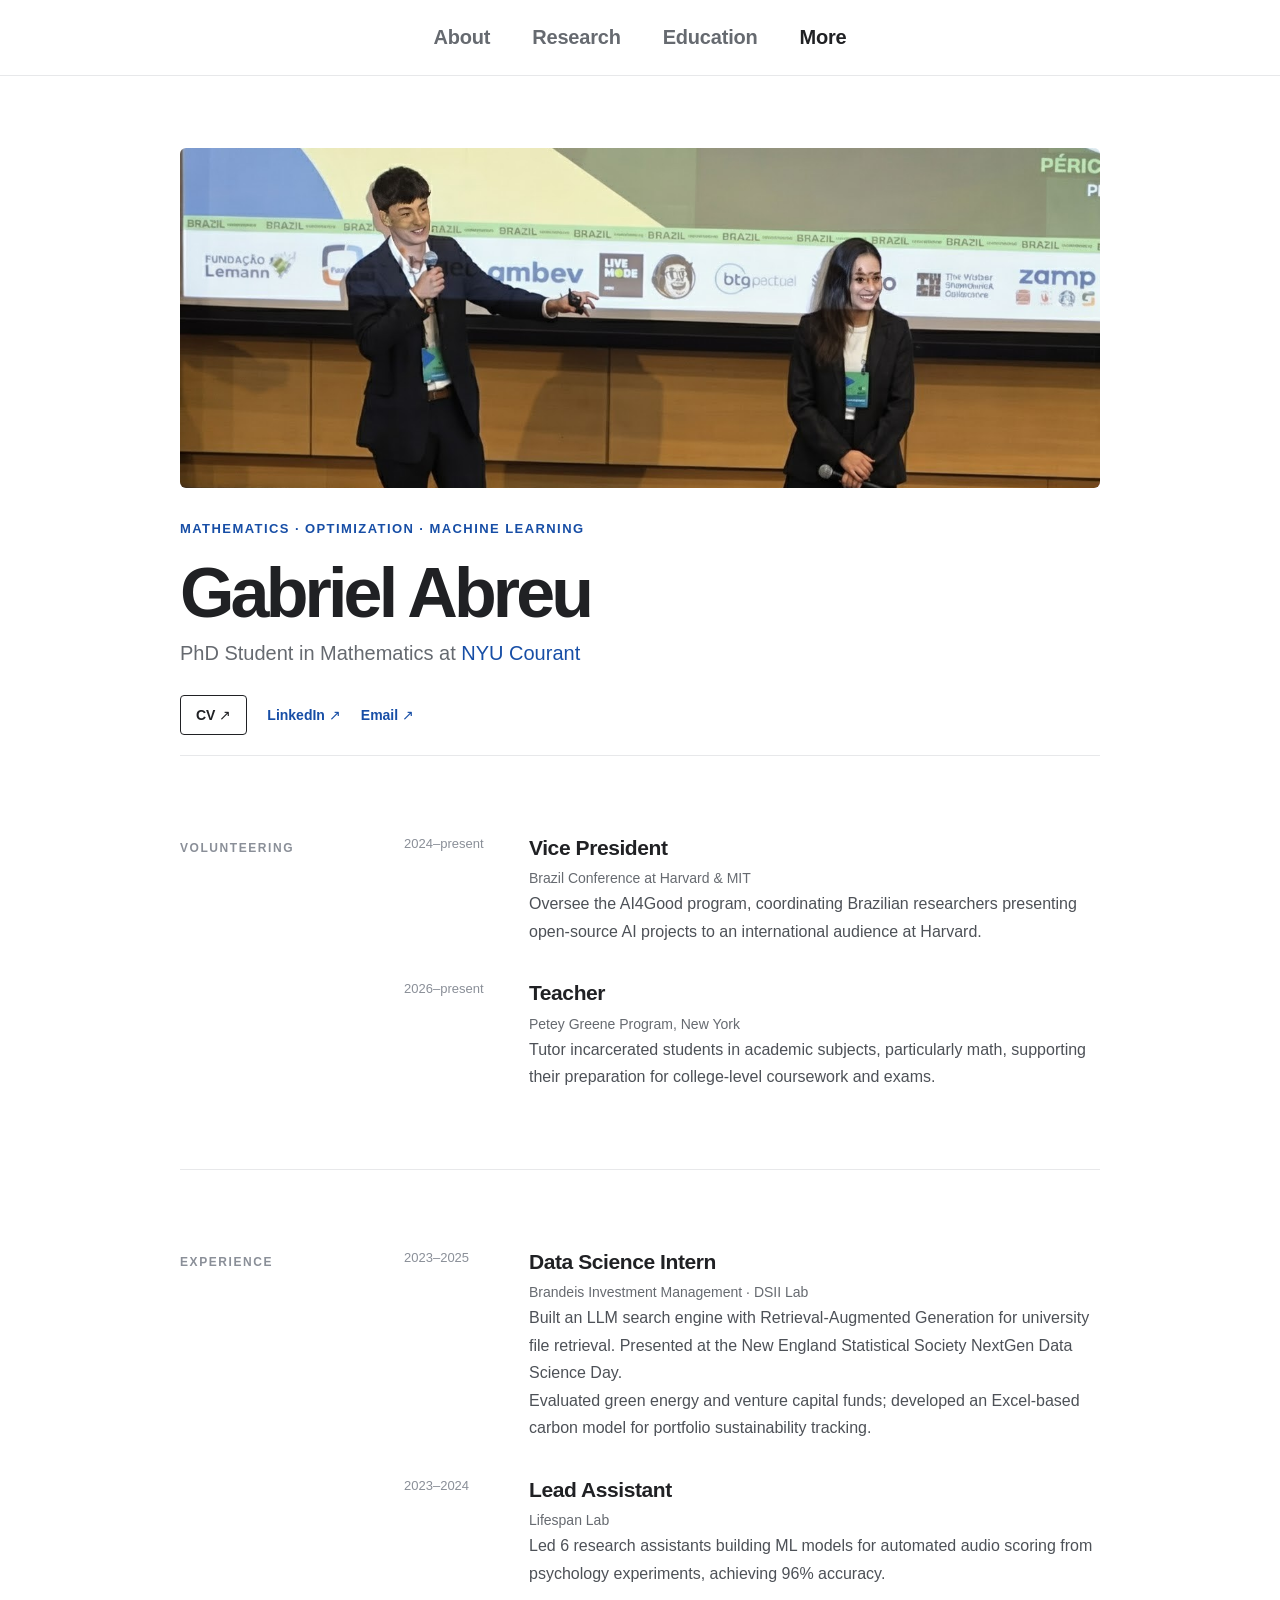
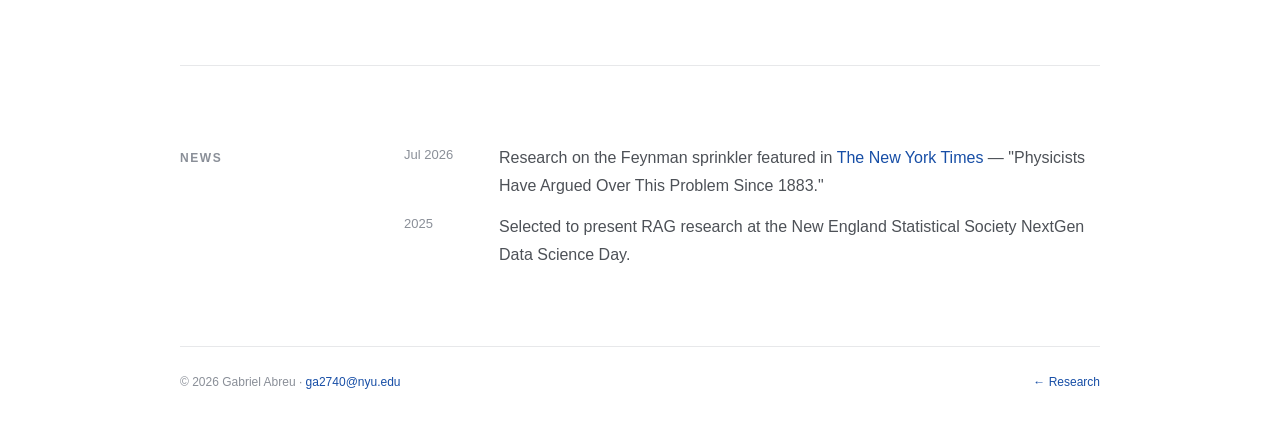
==== commit 6ba05c1f: "Petey Green update Updated job title from 'Volunteer Tutor' to 'Teacher' and specified support in ma" ====
--- a/more.html
+++ b/more.html
@@ -5,7 +5,8 @@
   <meta name="viewport" content="width=device-width, initial-scale=1.0">
   <meta name="description" content="Gabriel Abreu — background, experience, and volunteering.">
   <meta name="author" content="Gabriel Abreu">
-  <title>Gabriel Abreu</title>
+  <title>Gabriel Abreu | More</title>
+  <link rel="canonical" href="https://gmbabreu.github.io/more.html">
   <link rel="stylesheet" href="style.css">
   <link rel="stylesheet" href="more.css">
 </head>
@@ -64,9 +65,9 @@
         <div class="timeline-item">
           <div class="timeline-date">2026–present</div>
           <div>
-            <h2>Volunteer Tutor</h2>
+            <h2>Teacher</h2>
             <p class="affiliation">Petey Greene Program, New York</p>
-            <p>Tutor incarcerated students in academic subjects, supporting their
+            <p>Tutor incarcerated students in academic subjects, particularly math, supporting their
               preparation for college-level coursework and exams.</p>
           </div>
         </div>
